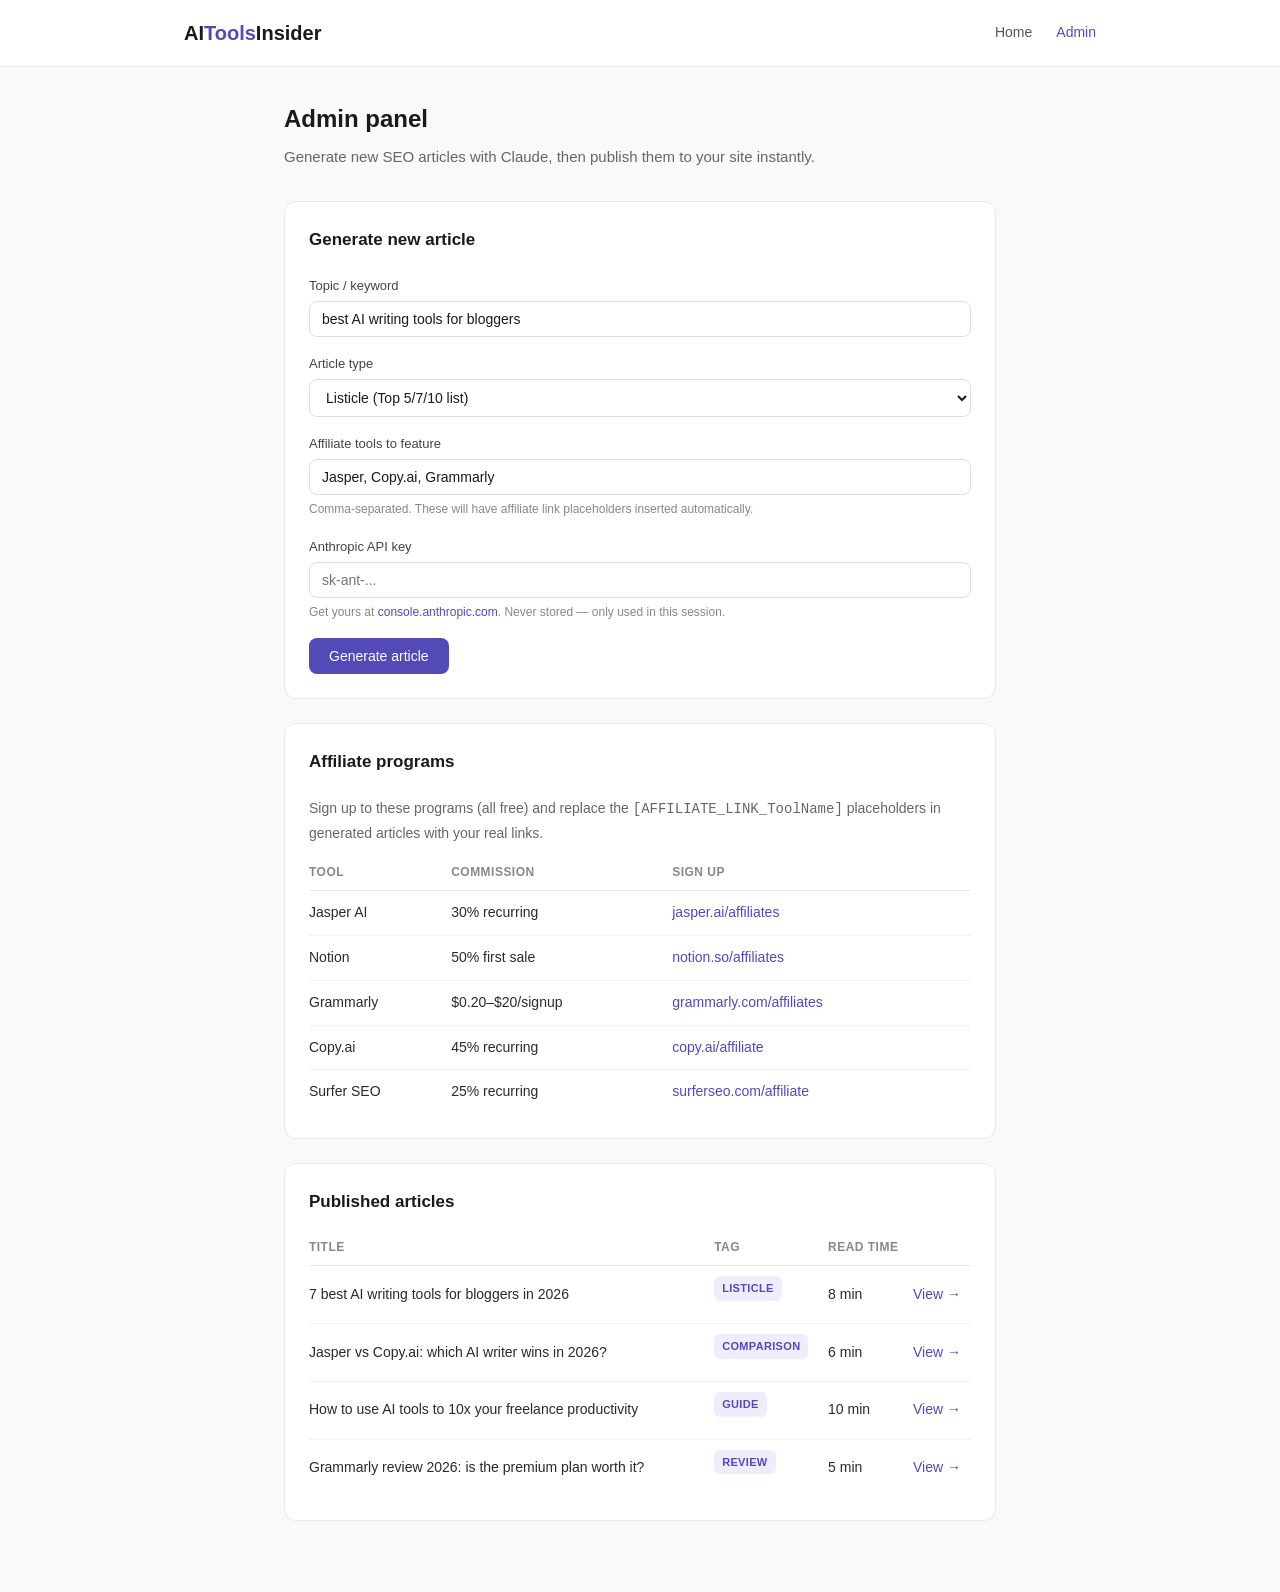
==== admin.html @ 7dad6956 "Add files via upload" ====
<!DOCTYPE html>
<html lang="en">
<head>
  <meta charset="UTF-8" />
  <meta name="viewport" content="width=device-width, initial-scale=1.0" />
  <title>Admin — AIToolsInsider</title>
  <link rel="stylesheet" href="style.css" />
</head>
<body>

  <header class="site-header">
    <div class="container">
      <a href="index.html" class="logo">AI<span>Tools</span>Insider</a>
      <nav>
        <a href="index.html">Home</a>
        <a href="admin.html" class="active">Admin</a>
      </nav>
    </div>
  </header>

  <main class="container admin-page">

    <h1>Admin panel</h1>
    <p class="admin-sub">Generate new SEO articles with Claude, then publish them to your site instantly.</p>

    <section class="admin-card">
      <h2>Generate new article</h2>

      <div class="form-row">
        <label for="topic">Topic / keyword</label>
        <input type="text" id="topic" placeholder="e.g. best AI tools for teachers" value="best AI writing tools for bloggers" />
      </div>

      <div class="form-row">
        <label for="article-type">Article type</label>
        <select id="article-type">
          <option value="listicle">Listicle (Top 5/7/10 list)</option>
          <option value="comparison">Comparison (A vs B)</option>
          <option value="guide">How-to guide</option>
          <option value="review">Single tool review</option>
        </select>
      </div>

      <div class="form-row">
        <label for="affiliates">Affiliate tools to feature</label>
        <input type="text" id="affiliates" placeholder="e.g. Jasper, Notion, Grammarly" value="Jasper, Copy.ai, Grammarly" />
        <small>Comma-separated. These will have affiliate link placeholders inserted automatically.</small>
      </div>

      <div class="form-row">
        <label for="api-key">Anthropic API key</label>
        <input type="password" id="api-key" placeholder="sk-ant-..." />
        <small>Get yours at <a href="https://console.anthropic.com" target="_blank">console.anthropic.com</a>. Never stored — only used in this session.</small>
      </div>

      <button class="btn-primary" id="gen-btn" onclick="generateArticle()">Generate article</button>
      <div id="gen-status" class="status-bar" style="display:none;"></div>
    </section>

    <section class="admin-card" id="preview-card" style="display:none;">
      <h2>Preview &amp; publish</h2>
      <div id="preview-output" class="article-preview"></div>
      <div class="action-row">
        <button class="btn-primary" onclick="publishArticle()">Publish to site</button>
        <button class="btn-outline" onclick="document.getElementById('preview-card').style.display='none';">Discard</button>
      </div>
    </section>

    <section class="admin-card">
      <h2>Affiliate programs</h2>
      <p style="font-size:14px; color:#666; margin-bottom:1rem;">Sign up to these programs (all free) and replace the <code>[AFFILIATE_LINK_ToolName]</code> placeholders in generated articles with your real links.</p>
      <table class="affiliate-table">
        <thead><tr><th>Tool</th><th>Commission</th><th>Sign up</th></tr></thead>
        <tbody>
          <tr><td>Jasper AI</td><td>30% recurring</td><td><a href="https://www.jasper.ai/affiliates" target="_blank">jasper.ai/affiliates</a></td></tr>
          <tr><td>Notion</td><td>50% first sale</td><td><a href="https://www.notion.so/affiliates" target="_blank">notion.so/affiliates</a></td></tr>
          <tr><td>Grammarly</td><td>$0.20–$20/signup</td><td><a href="https://www.grammarly.com/affiliates" target="_blank">grammarly.com/affiliates</a></td></tr>
          <tr><td>Copy.ai</td><td>45% recurring</td><td><a href="https://www.copy.ai/affiliate-program" target="_blank">copy.ai/affiliate</a></td></tr>
          <tr><td>Surfer SEO</td><td>25% recurring</td><td><a href="https://surferseo.com/affiliate/" target="_blank">surferseo.com/affiliate</a></td></tr>
        </tbody>
      </table>
    </section>

    <section class="admin-card">
      <h2>Published articles</h2>
      <div id="admin-article-list"></div>
    </section>

  </main>

  <script src="articles.js"></script>
  <script src="render.js"></script>
  <script src="admin.js"></script>
  <script>renderAdminList('admin-article-list');</script>
</body>
</html>
---- style.css ----
/* style.css — AIToolsInsider */

*, *::before, *::after { box-sizing: border-box; margin: 0; padding: 0; }

body {
  font-family: -apple-system, BlinkMacSystemFont, 'Segoe UI', sans-serif;
  font-size: 16px;
  line-height: 1.7;
  color: #1a1a1a;
  background: #f9f9f7;
}

a { color: #534AB7; text-decoration: none; }
a:hover { text-decoration: underline; }

.container {
  max-width: 960px;
  margin: 0 auto;
  padding: 0 1.5rem;
}

/* Header */
.site-header {
  background: #fff;
  border-bottom: 1px solid #e8e8e4;
  padding: 1rem 0;
  position: sticky;
  top: 0;
  z-index: 100;
}

.site-header .container {
  display: flex;
  align-items: center;
  justify-content: space-between;
}

.logo {
  font-size: 20px;
  font-weight: 600;
  color: #1a1a1a;
}

.logo span { color: #534AB7; }

nav { display: flex; gap: 1.5rem; font-size: 14px; color: #555; }
nav a { color: #555; }
nav a:hover { color: #1a1a1a; text-decoration: none; }
nav a.active { color: #534AB7; font-weight: 500; }

/* Ad slots */
.ad-banner { margin: 1.5rem auto; }
.ad-placeholder {
  background: #f0f0ec;
  border: 1px dashed #ccc;
  border-radius: 8px;
  padding: 1rem;
  text-align: center;
  font-size: 13px;
  color: #888;
}
.ad-sidebar { margin-bottom: 1.5rem; }
.ad-footer-banner { margin-top: 2rem; }

/* Hero */
.hero {
  background: linear-gradient(135deg, #EEEDFE 0%, #E6F1FB 100%);
  border-radius: 12px;
  padding: 2.5rem 2rem;
  margin: 2rem 0;
}

.hero h1 {
  font-size: 28px;
  font-weight: 600;
  color: #3C3489;
  margin-bottom: 0.5rem;
}

.hero p {
  font-size: 16px;
  color: #534AB7;
}

/* Articles grid */
.articles-grid {
  display: grid;
  grid-template-columns: repeat(auto-fit, minmax(280px, 1fr));
  gap: 1rem;
  padding-bottom: 3rem;
}

.article-card {
  background: #fff;
  border: 1px solid #e8e8e4;
  border-radius: 12px;
  padding: 1.25rem;
  display: block;
  color: inherit;
  transition: border-color 0.15s, box-shadow 0.15s;
}

.article-card:hover {
  border-color: #AFA9EC;
  box-shadow: 0 2px 12px rgba(83,74,183,0.08);
  text-decoration: none;
}

.article-card h3 {
  font-size: 15px;
  font-weight: 600;
  margin-bottom: 0.5rem;
  line-height: 1.4;
  color: #1a1a1a;
}

.article-card p {
  font-size: 14px;
  color: #555;
  line-height: 1.6;
  margin-bottom: 1rem;
}

.read-more {
  font-size: 13px;
  color: #534AB7;
  font-weight: 500;
}

.tag {
  display: inline-block;
  font-size: 11px;
  font-weight: 600;
  padding: 3px 8px;
  border-radius: 6px;
  background: #EEEDFE;
  color: #534AB7;
  margin-bottom: 0.75rem;
  text-transform: uppercase;
  letter-spacing: 0.03em;
}

/* Article page */
.article-page {
  max-width: 720px;
  padding-top: 2rem;
  padding-bottom: 3rem;
}

.back-link {
  display: inline-block;
  font-size: 14px;
  color: #777;
  margin-bottom: 1.5rem;
}

.back-link:hover { color: #1a1a1a; }

#article-body h2 {
  font-size: 26px;
  font-weight: 600;
  line-height: 1.3;
  margin-bottom: 1.25rem;
}

#article-body h3 {
  font-size: 18px;
  font-weight: 600;
  margin: 1.75rem 0 0.6rem;
}

#article-body p {
  margin-bottom: 1rem;
  color: #2a2a2a;
}

.affiliate-link {
  color: #534AB7;
  font-weight: 500;
  border-bottom: 1px solid #AFA9EC;
}

.affiliate-link:hover { border-bottom-color: #534AB7; text-decoration: none; }

/* Admin page */
.admin-page { padding-top: 2rem; padding-bottom: 3rem; max-width: 760px; }

.admin-page h1 {
  font-size: 24px;
  font-weight: 600;
  margin-bottom: 0.25rem;
}

.admin-sub {
  font-size: 15px;
  color: #666;
  margin-bottom: 2rem;
}

.admin-card {
  background: #fff;
  border: 1px solid #e8e8e4;
  border-radius: 12px;
  padding: 1.5rem;
  margin-bottom: 1.5rem;
}

.admin-card h2 {
  font-size: 17px;
  font-weight: 600;
  margin-bottom: 1.25rem;
}

.form-row { margin-bottom: 1rem; }

.form-row label {
  display: block;
  font-size: 13px;
  font-weight: 500;
  color: #444;
  margin-bottom: 4px;
}

.form-row small {
  display: block;
  font-size: 12px;
  color: #888;
  margin-top: 4px;
}

.form-row input,
.form-row select,
.form-row textarea {
  width: 100%;
  padding: 9px 12px;
  font-size: 14px;
  border: 1px solid #ddd;
  border-radius: 8px;
  background: #fff;
  color: #1a1a1a;
  font-family: inherit;
}

.form-row input:focus,
.form-row select:focus,
.form-row textarea:focus {
  outline: none;
  border-color: #534AB7;
  box-shadow: 0 0 0 3px rgba(83,74,183,0.1);
}

.btn-primary {
  background: #534AB7;
  color: #fff;
  border: none;
  padding: 10px 20px;
  border-radius: 8px;
  font-size: 14px;
  font-weight: 500;
  cursor: pointer;
  font-family: inherit;
}

.btn-primary:hover { background: #3C3489; }
.btn-primary:disabled { opacity: 0.6; cursor: not-allowed; }

.btn-outline {
  background: transparent;
  color: #1a1a1a;
  border: 1px solid #ddd;
  padding: 10px 20px;
  border-radius: 8px;
  font-size: 14px;
  cursor: pointer;
  font-family: inherit;
}

.btn-outline:hover { background: #f5f5f2; }

.action-row { display: flex; gap: 0.75rem; margin-top: 1rem; }

.status-bar {
  margin-top: 1rem;
  padding: 10px 14px;
  border-radius: 8px;
  font-size: 14px;
}

.status-info { background: #E6F1FB; color: #185FA5; }
.status-success { background: #EAF3DE; color: #3B6D11; }
.status-error { background: #FCEBEB; color: #A32D2D; }

.article-preview {
  font-size: 15px;
  line-height: 1.75;
  max-height: 400px;
  overflow-y: auto;
  padding: 1rem;
  background: #f9f9f7;
  border-radius: 8px;
  border: 1px solid #e8e8e4;
}

.article-preview h2, .article-preview h3 { font-weight: 600; margin: 1rem 0 0.5rem; }
.article-preview p { margin-bottom: 0.75rem; }

.affiliate-table {
  width: 100%;
  border-collapse: collapse;
  font-size: 14px;
}

.affiliate-table th {
  text-align: left;
  font-weight: 600;
  font-size: 12px;
  text-transform: uppercase;
  letter-spacing: 0.04em;
  color: #888;
  padding: 0 0 8px;
  border-bottom: 1px solid #e8e8e4;
}

.affiliate-table td {
  padding: 10px 0;
  border-bottom: 1px solid #f0f0ec;
  color: #2a2a2a;
}

.affiliate-table tr:last-child td { border-bottom: none; }

/* Footer */
.site-footer {
  border-top: 1px solid #e8e8e4;
  background: #fff;
  padding: 1.5rem 0;
  font-size: 13px;
  color: #888;
  margin-top: 2rem;
}
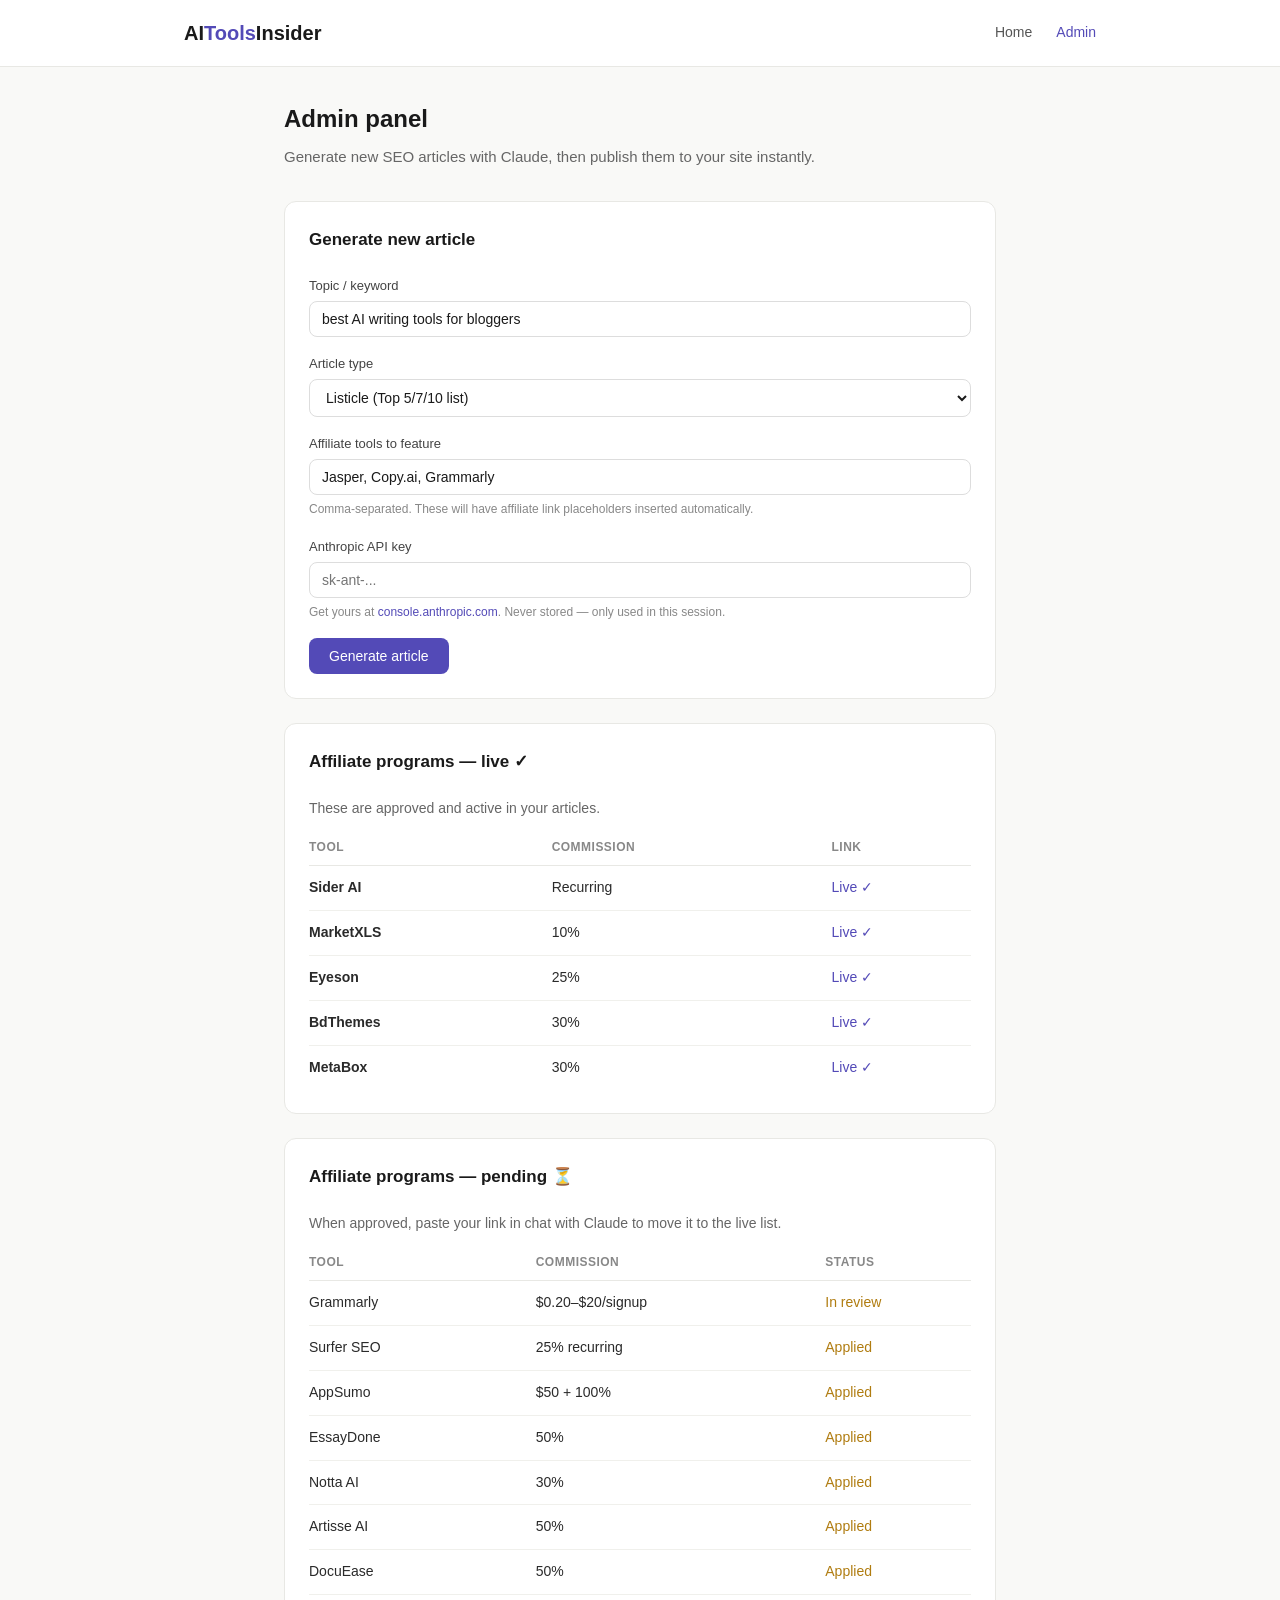
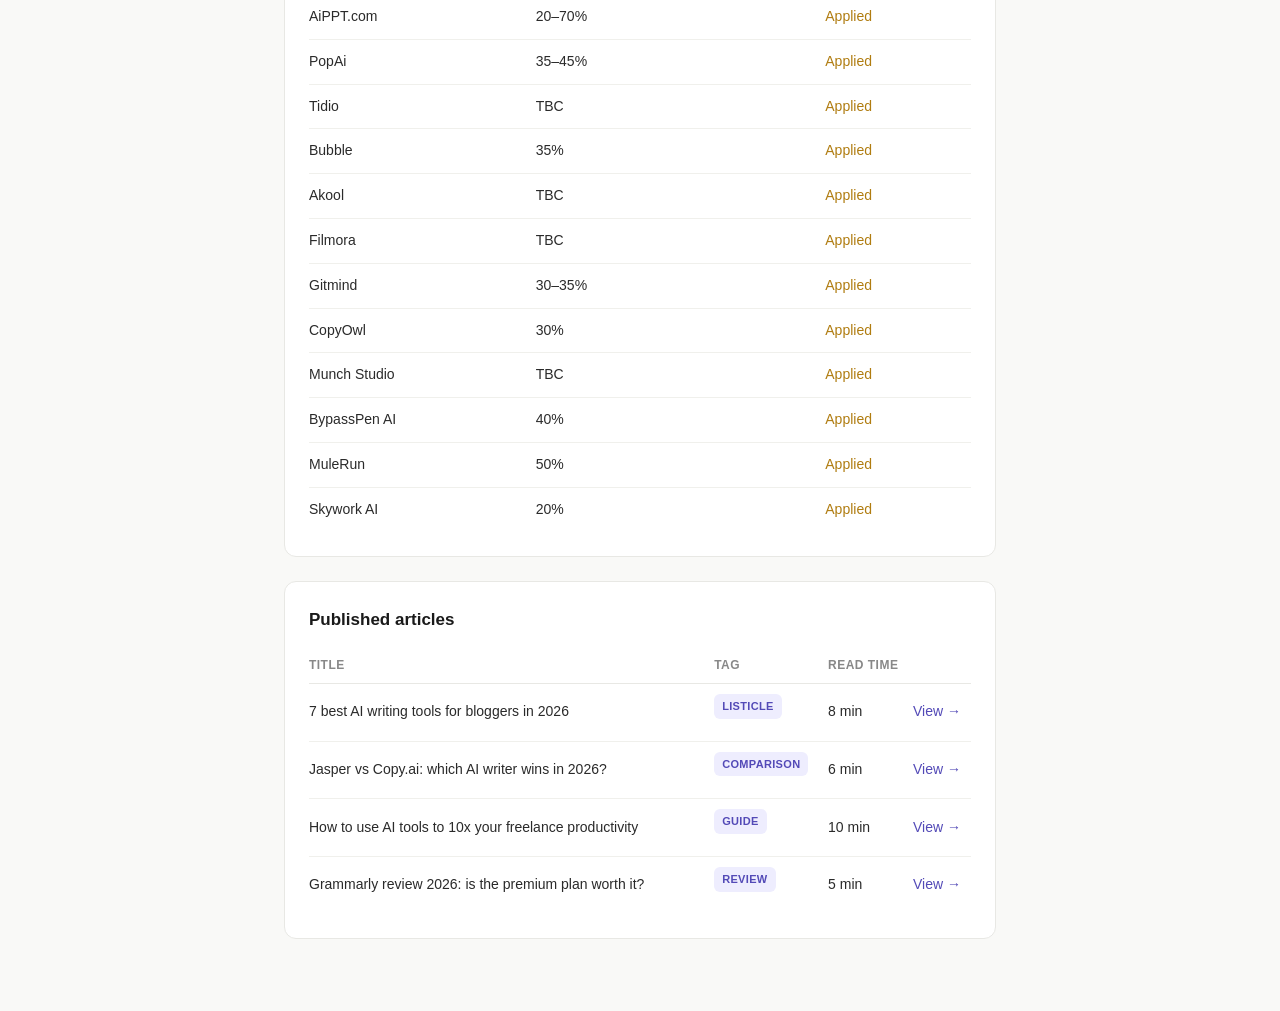
==== commit 473c176c: "Add files via upload" ====
--- a/admin.html
+++ b/admin.html
@@ -5,6 +5,7 @@
   <meta name="viewport" content="width=device-width, initial-scale=1.0" />
   <title>Admin — AIToolsInsider</title>
   <link rel="stylesheet" href="style.css" />
+  <script async src="https://pagead2.googlesyndication.com/pagead/js/adsbygoogle.js?client=ca-pub-4645411436852344" crossorigin="anonymous"></script>
 </head>
 <body>
 
@@ -67,16 +68,45 @@
     </section>
 
     <section class="admin-card">
-      <h2>Affiliate programs</h2>
-      <p style="font-size:14px; color:#666; margin-bottom:1rem;">Sign up to these programs (all free) and replace the <code>[AFFILIATE_LINK_ToolName]</code> placeholders in generated articles with your real links.</p>
+      <h2>Affiliate programs &mdash; live &#10003;</h2>
+      <p style="font-size:14px; color:#666; margin-bottom:1rem;">These are approved and active in your articles.</p>
       <table class="affiliate-table">
-        <thead><tr><th>Tool</th><th>Commission</th><th>Sign up</th></tr></thead>
+        <thead><tr><th>Tool</th><th>Commission</th><th>Link</th></tr></thead>
         <tbody>
-          <tr><td>Jasper AI</td><td>30% recurring</td><td><a href="https://www.jasper.ai/affiliates" target="_blank">jasper.ai/affiliates</a></td></tr>
-          <tr><td>Notion</td><td>50% first sale</td><td><a href="https://www.notion.so/affiliates" target="_blank">notion.so/affiliates</a></td></tr>
-          <tr><td>Grammarly</td><td>$0.20–$20/signup</td><td><a href="https://www.grammarly.com/affiliates" target="_blank">grammarly.com/affiliates</a></td></tr>
-          <tr><td>Copy.ai</td><td>45% recurring</td><td><a href="https://www.copy.ai/affiliate-program" target="_blank">copy.ai/affiliate</a></td></tr>
-          <tr><td>Surfer SEO</td><td>25% recurring</td><td><a href="https://surferseo.com/affiliate/" target="_blank">surferseo.com/affiliate</a></td></tr>
+          <tr><td><strong>Sider AI</strong></td><td>Recurring</td><td><a href="https://sider.ai/?linkId=lp_131376&amp;sourceId=aitoolsinsider&amp;tenantId=sider" target="_blank">Live &#10003;</a></td></tr>
+          <tr><td><strong>MarketXLS</strong></td><td>10%</td><td><a href="https://marketxls.pxf.io/1Gy19z" target="_blank">Live &#10003;</a></td></tr>
+          <tr><td><strong>Eyeson</strong></td><td>25%</td><td><a href="https://eyeson.sjv.io/oN5z4W" target="_blank">Live &#10003;</a></td></tr>
+          <tr><td><strong>BdThemes</strong></td><td>30%</td><td><a href="https://elementpackpro.sjv.io/WOA4ye" target="_blank">Live &#10003;</a></td></tr>
+          <tr><td><strong>MetaBox</strong></td><td>30%</td><td><a href="https://metabox.sjv.io/zzPyxG" target="_blank">Live &#10003;</a></td></tr>
+        </tbody>
+      </table>
+    </section>
+
+    <section class="admin-card">
+      <h2>Affiliate programs &mdash; pending &#9203;</h2>
+      <p style="font-size:14px; color:#666; margin-bottom:1rem;">When approved, paste your link in chat with Claude to move it to the live list.</p>
+      <table class="affiliate-table">
+        <thead><tr><th>Tool</th><th>Commission</th><th>Status</th></tr></thead>
+        <tbody>
+          <tr><td>Grammarly</td><td>$0.20&ndash;$20/signup</td><td style="color:#B07C10;">In review</td></tr>
+          <tr><td>Surfer SEO</td><td>25% recurring</td><td style="color:#B07C10;">Applied</td></tr>
+          <tr><td>AppSumo</td><td>$50 + 100%</td><td style="color:#B07C10;">Applied</td></tr>
+          <tr><td>EssayDone</td><td>50%</td><td style="color:#B07C10;">Applied</td></tr>
+          <tr><td>Notta AI</td><td>30%</td><td style="color:#B07C10;">Applied</td></tr>
+          <tr><td>Artisse AI</td><td>50%</td><td style="color:#B07C10;">Applied</td></tr>
+          <tr><td>DocuEase</td><td>50%</td><td style="color:#B07C10;">Applied</td></tr>
+          <tr><td>AiPPT.com</td><td>20&ndash;70%</td><td style="color:#B07C10;">Applied</td></tr>
+          <tr><td>PopAi</td><td>35&ndash;45%</td><td style="color:#B07C10;">Applied</td></tr>
+          <tr><td>Tidio</td><td>TBC</td><td style="color:#B07C10;">Applied</td></tr>
+          <tr><td>Bubble</td><td>35%</td><td style="color:#B07C10;">Applied</td></tr>
+          <tr><td>Akool</td><td>TBC</td><td style="color:#B07C10;">Applied</td></tr>
+          <tr><td>Filmora</td><td>TBC</td><td style="color:#B07C10;">Applied</td></tr>
+          <tr><td>Gitmind</td><td>30&ndash;35%</td><td style="color:#B07C10;">Applied</td></tr>
+          <tr><td>CopyOwl</td><td>30%</td><td style="color:#B07C10;">Applied</td></tr>
+          <tr><td>Munch Studio</td><td>TBC</td><td style="color:#B07C10;">Applied</td></tr>
+          <tr><td>BypassPen AI</td><td>40%</td><td style="color:#B07C10;">Applied</td></tr>
+          <tr><td>MuleRun</td><td>50%</td><td style="color:#B07C10;">Applied</td></tr>
+          <tr><td>Skywork AI</td><td>20%</td><td style="color:#B07C10;">Applied</td></tr>
         </tbody>
       </table>
     </section>
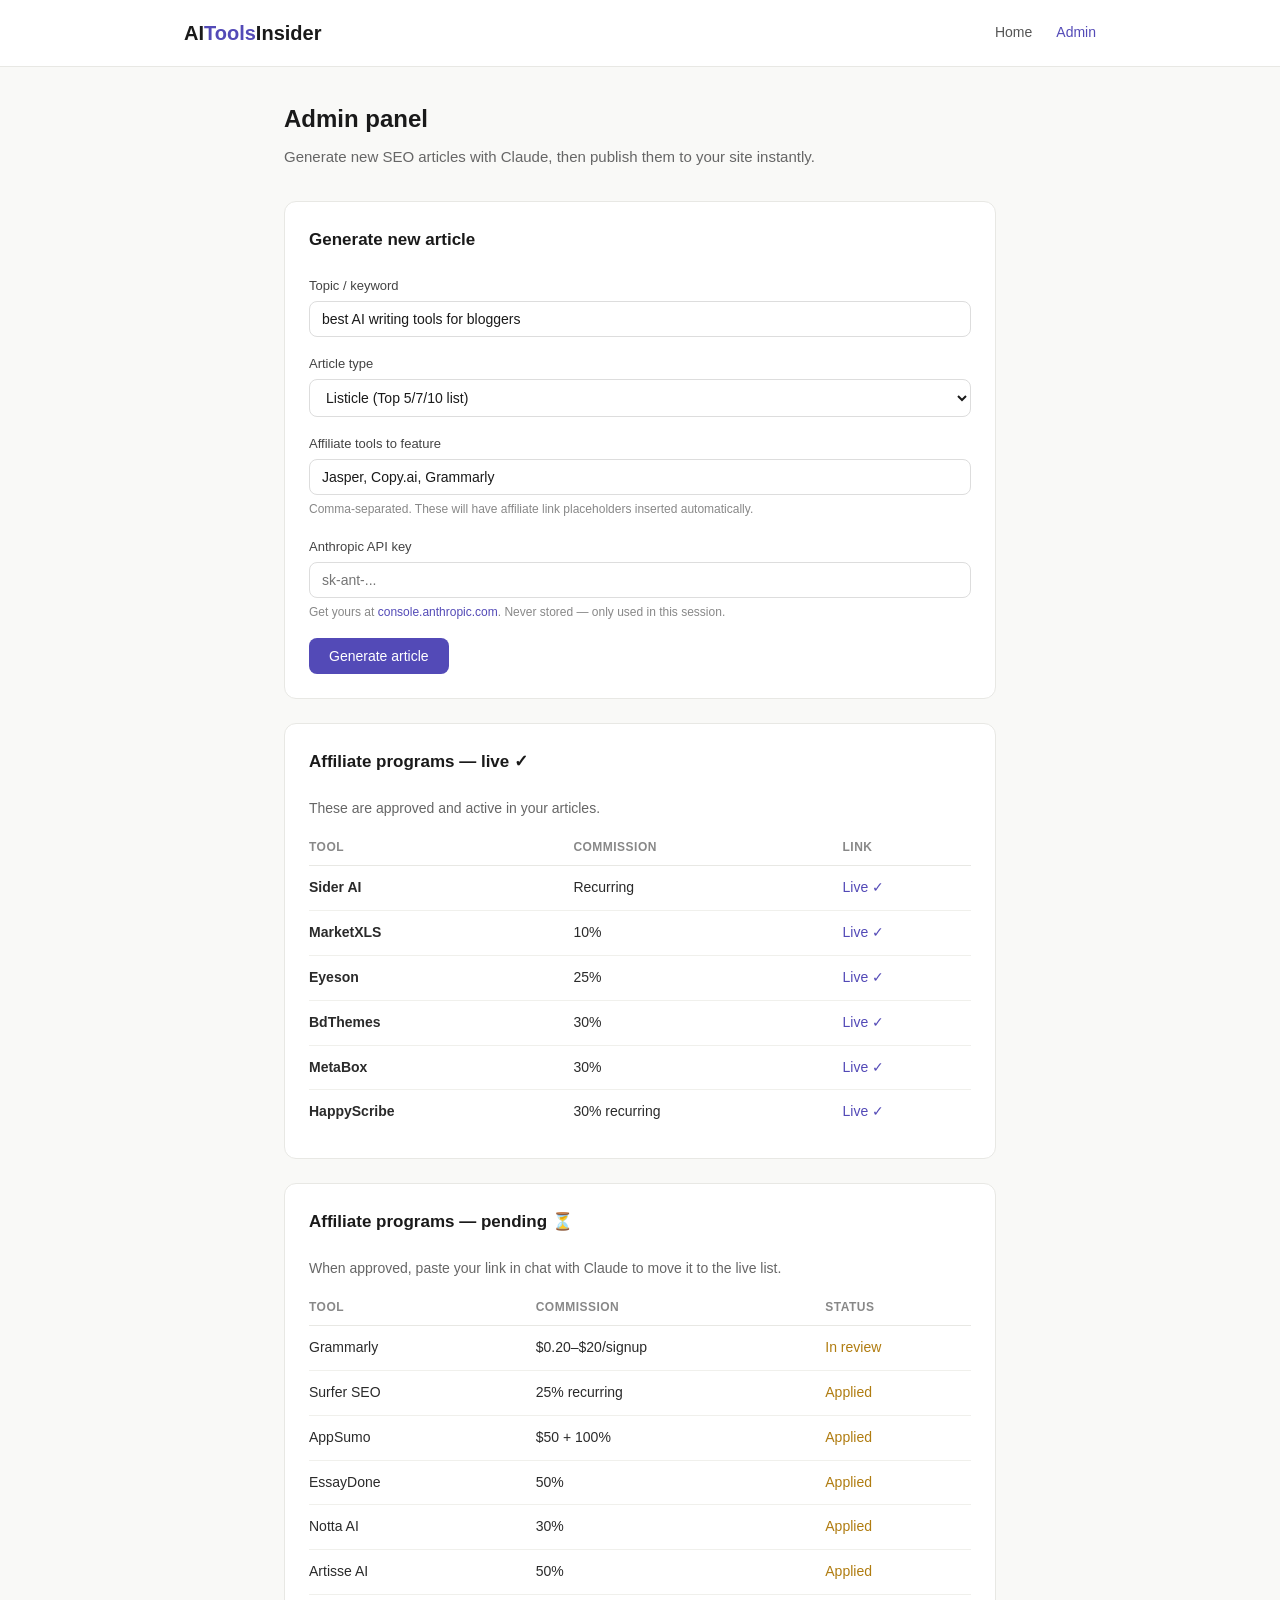
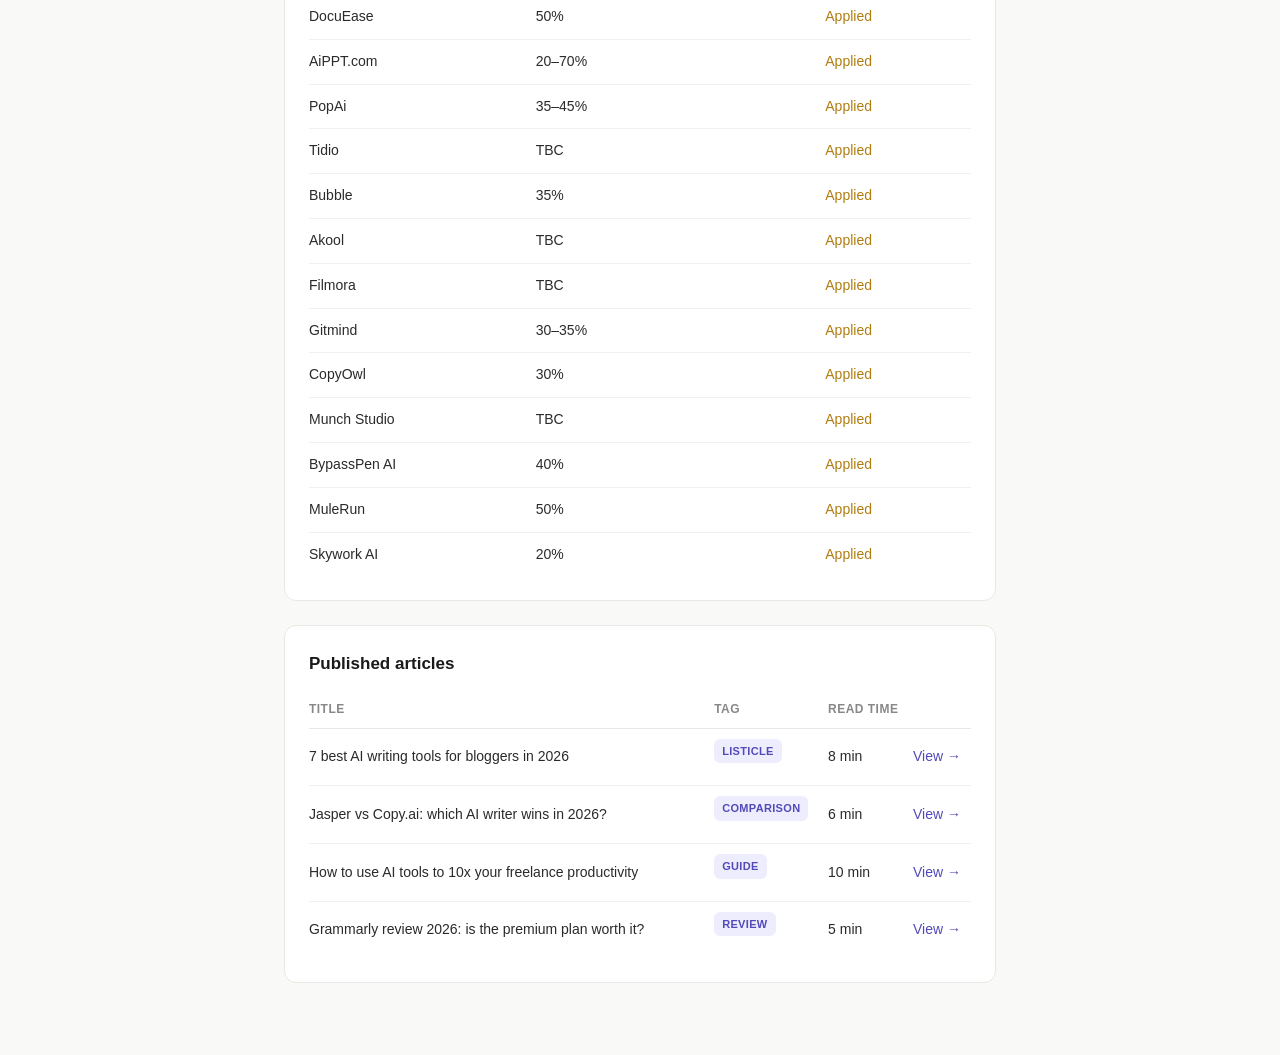
==== commit a435b6c7: "Add files via upload" ====
--- a/admin.html
+++ b/admin.html
@@ -78,6 +78,7 @@
           <tr><td><strong>Eyeson</strong></td><td>25%</td><td><a href="https://eyeson.sjv.io/oN5z4W" target="_blank">Live &#10003;</a></td></tr>
           <tr><td><strong>BdThemes</strong></td><td>30%</td><td><a href="https://elementpackpro.sjv.io/WOA4ye" target="_blank">Live &#10003;</a></td></tr>
           <tr><td><strong>MetaBox</strong></td><td>30%</td><td><a href="https://metabox.sjv.io/zzPyxG" target="_blank">Live &#10003;</a></td></tr>
+          <tr><td><strong>HappyScribe</strong></td><td>30% recurring</td><td><a href="https://happyscribe.sjv.io/KBOJZA" target="_blank">Live &#10003;</a></td></tr>
         </tbody>
       </table>
     </section>
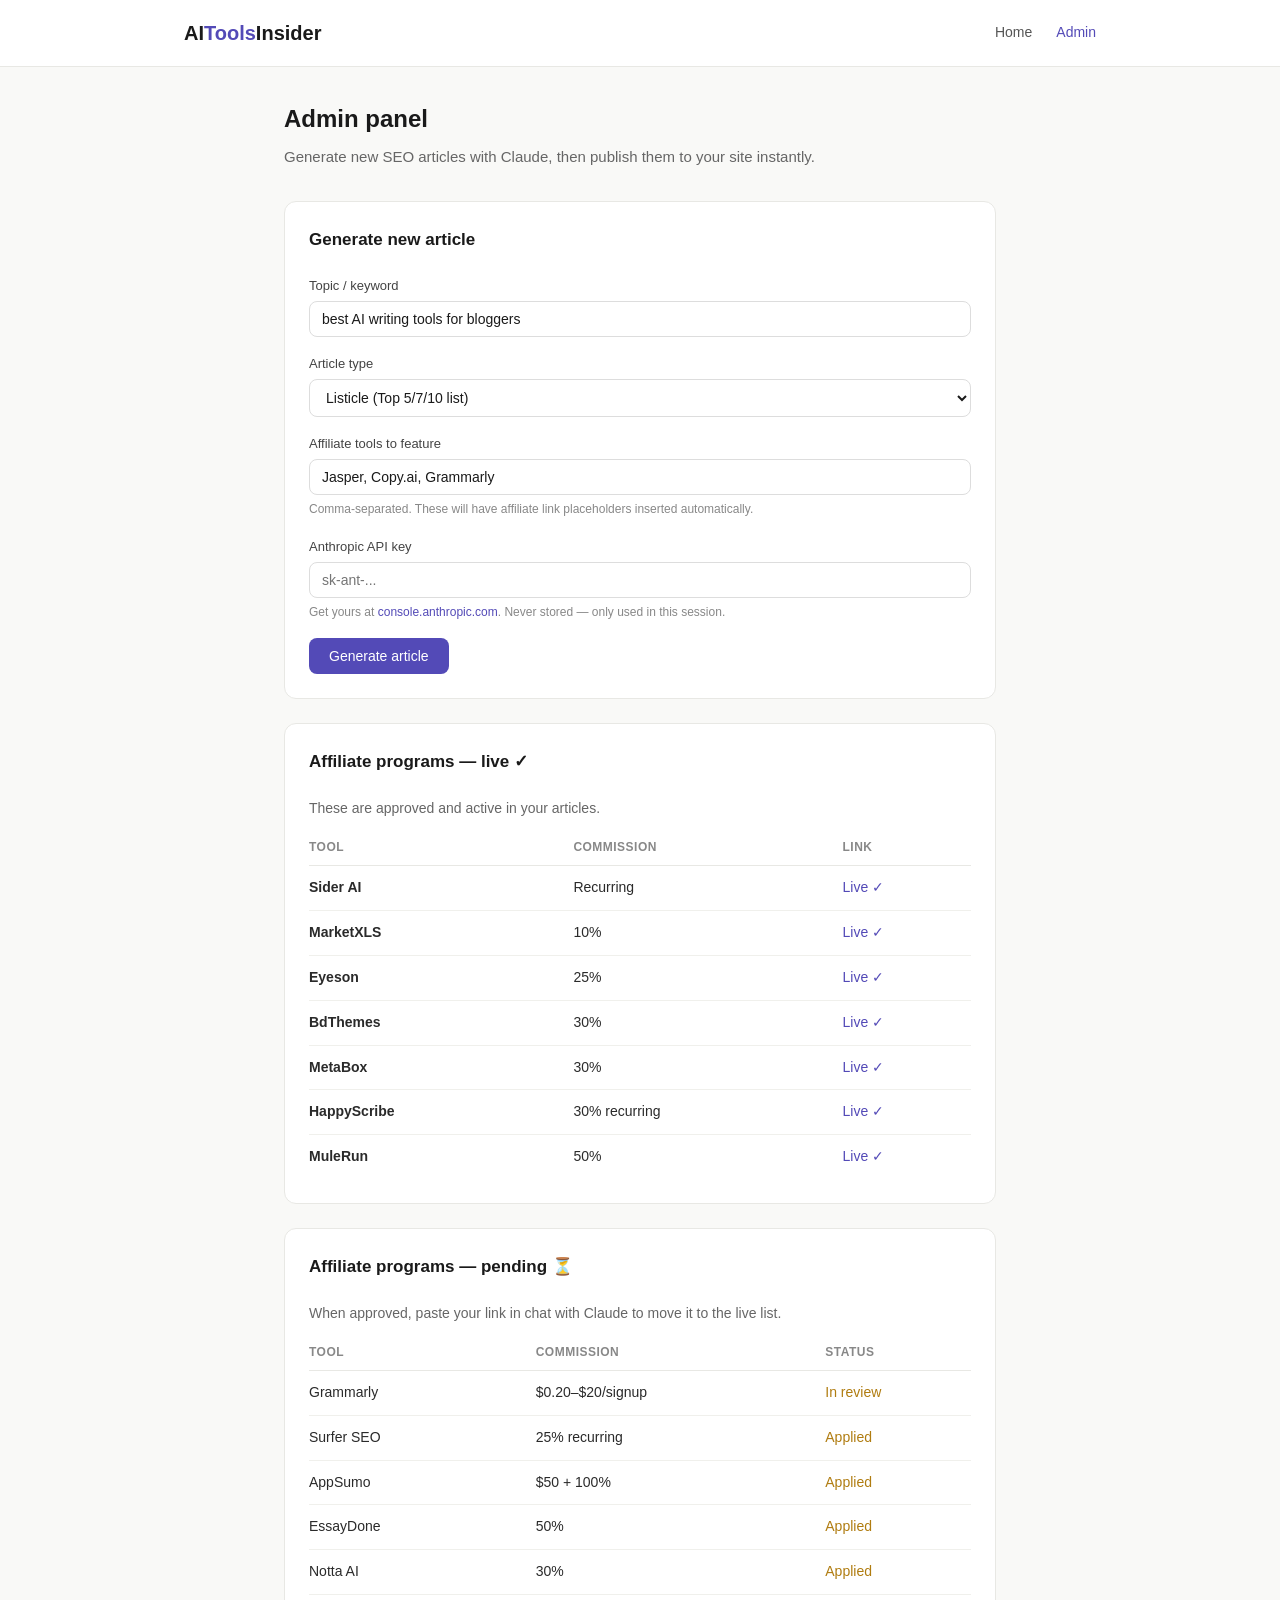
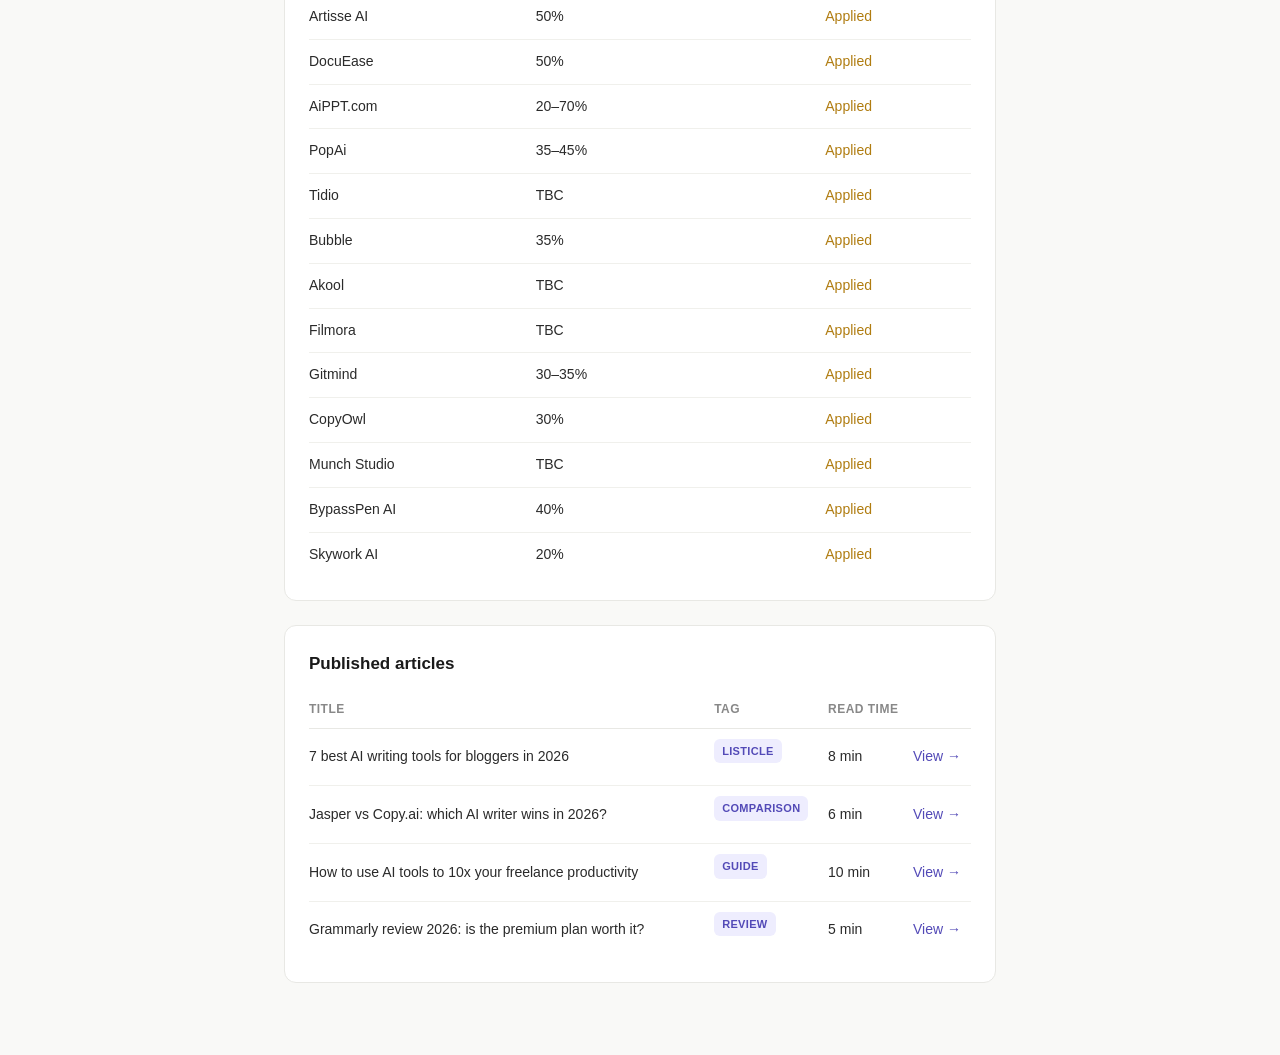
==== commit 5e5b9fbf: "Add files via upload" ====
--- a/admin.html
+++ b/admin.html
@@ -79,6 +79,7 @@
           <tr><td><strong>BdThemes</strong></td><td>30%</td><td><a href="https://elementpackpro.sjv.io/WOA4ye" target="_blank">Live &#10003;</a></td></tr>
           <tr><td><strong>MetaBox</strong></td><td>30%</td><td><a href="https://metabox.sjv.io/zzPyxG" target="_blank">Live &#10003;</a></td></tr>
           <tr><td><strong>HappyScribe</strong></td><td>30% recurring</td><td><a href="https://happyscribe.sjv.io/KBOJZA" target="_blank">Live &#10003;</a></td></tr>
+          <tr><td><strong>MuleRun</strong></td><td>50%</td><td><a href="https://mulerun.pxf.io/xJryqO" target="_blank">Live &#10003;</a></td></tr>
         </tbody>
       </table>
     </section>
@@ -106,7 +107,6 @@
           <tr><td>CopyOwl</td><td>30%</td><td style="color:#B07C10;">Applied</td></tr>
           <tr><td>Munch Studio</td><td>TBC</td><td style="color:#B07C10;">Applied</td></tr>
           <tr><td>BypassPen AI</td><td>40%</td><td style="color:#B07C10;">Applied</td></tr>
-          <tr><td>MuleRun</td><td>50%</td><td style="color:#B07C10;">Applied</td></tr>
           <tr><td>Skywork AI</td><td>20%</td><td style="color:#B07C10;">Applied</td></tr>
         </tbody>
       </table>
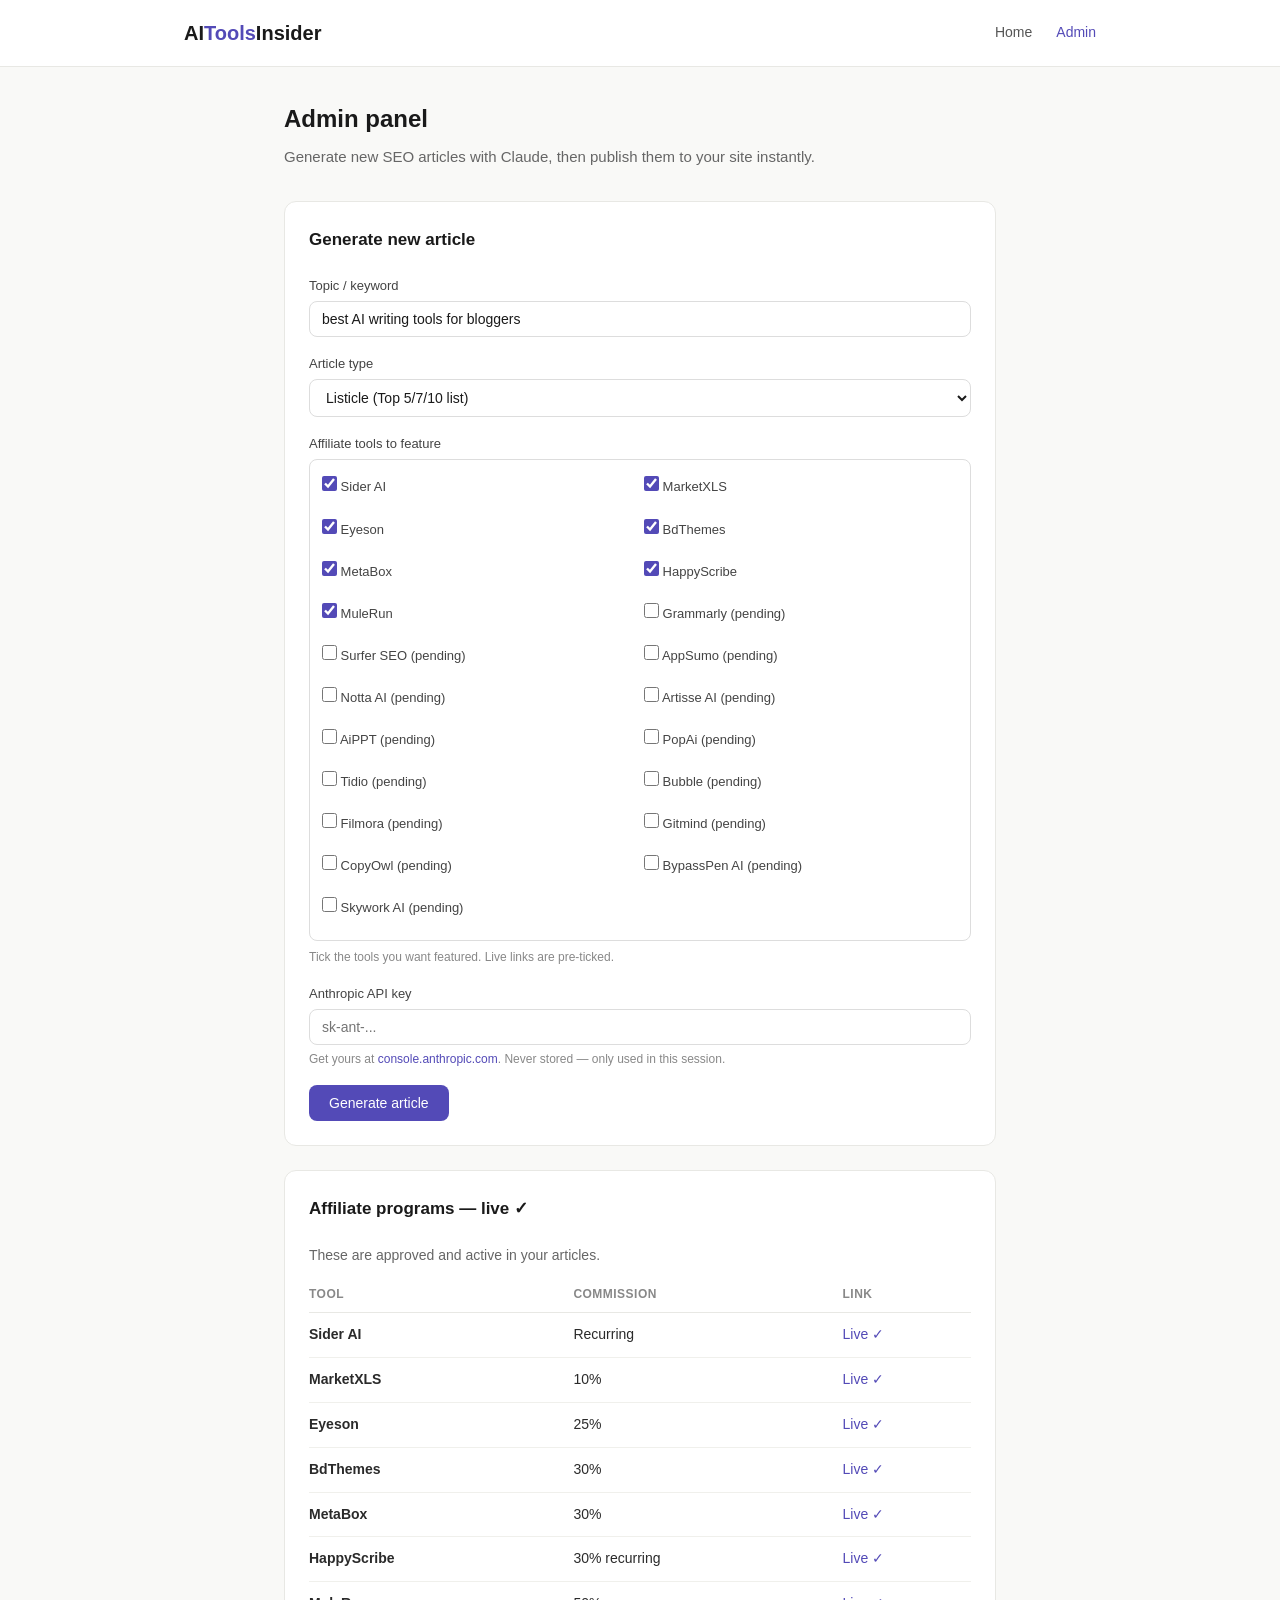
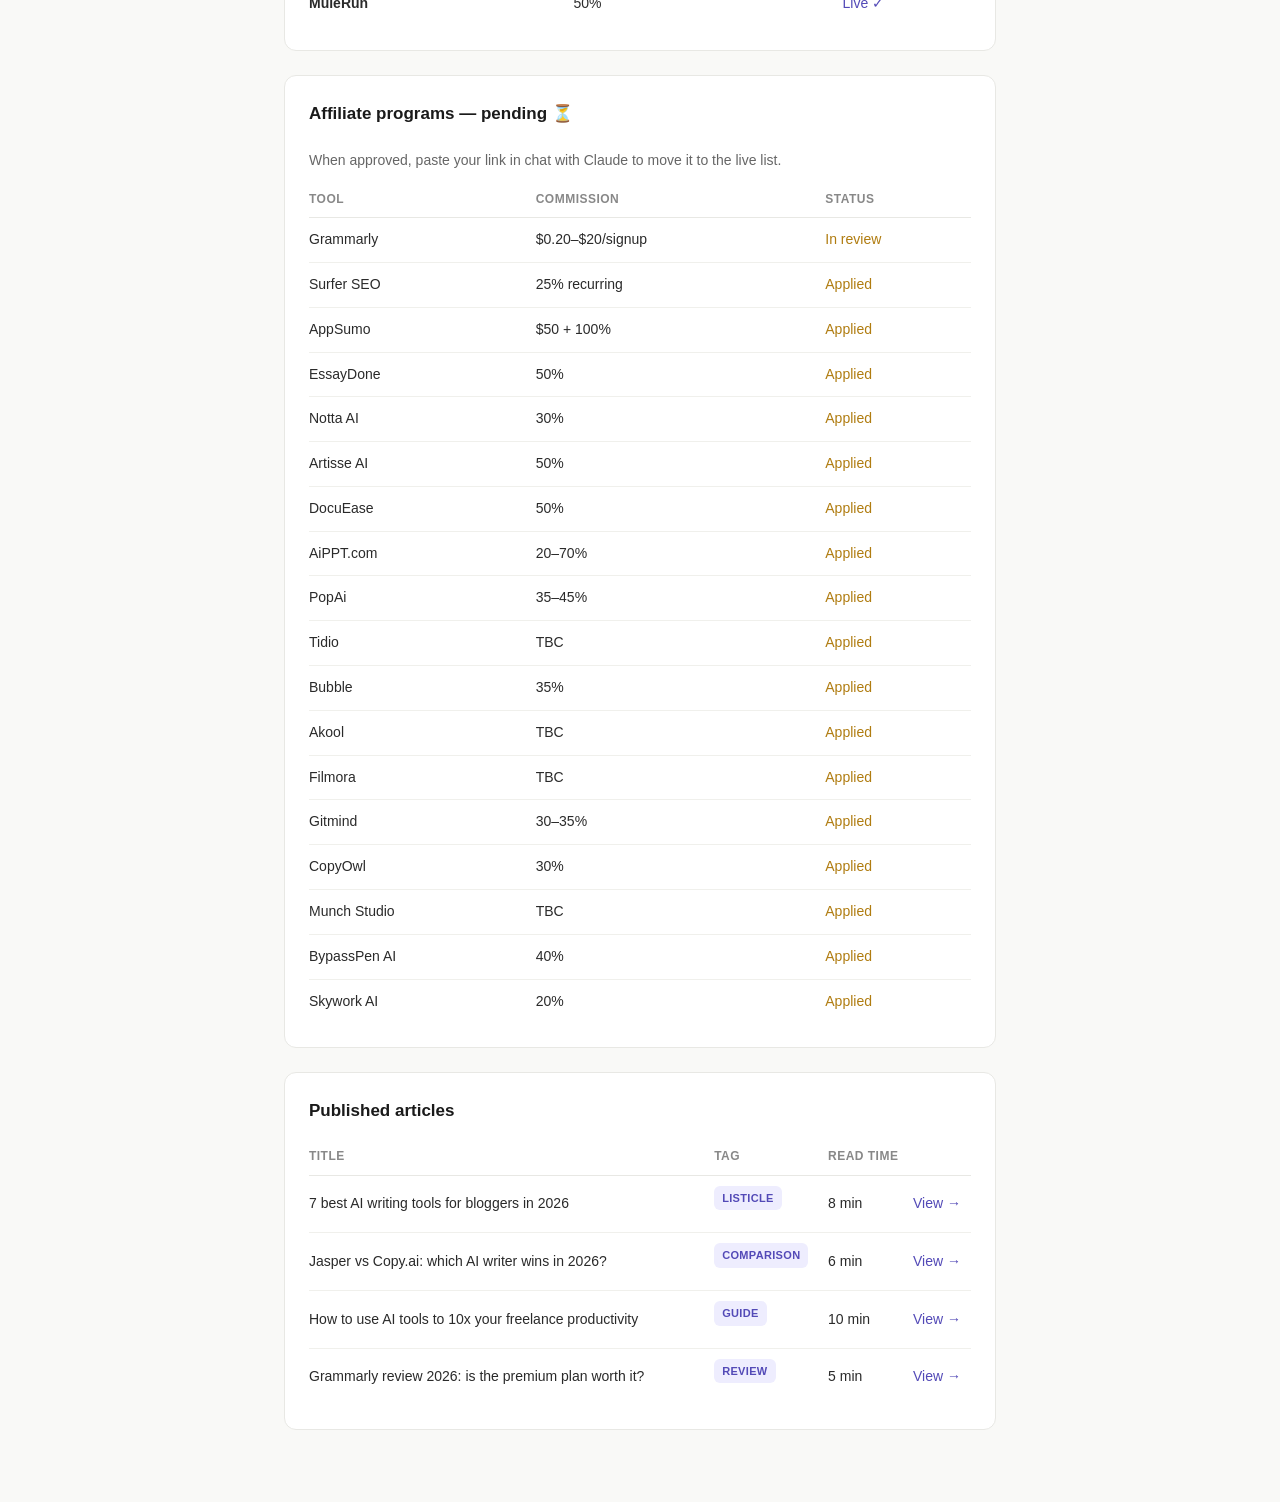
==== commit e1d1f8fb: "Add files via upload" ====
--- a/admin.html
+++ b/admin.html
@@ -6,6 +6,10 @@
   <title>Admin — AIToolsInsider</title>
   <link rel="stylesheet" href="style.css" />
   <script async src="https://pagead2.googlesyndication.com/pagead/js/adsbygoogle.js?client=ca-pub-4645411436852344" crossorigin="anonymous"></script>
+<style>
+.affiliate-check { display:flex; align-items:center; gap:6px; font-size:13px; cursor:pointer; padding:4px 0; }
+.affiliate-check input { cursor:pointer; accent-color:#534AB7; width:15px; height:15px; flex-shrink:0; }
+</style>
 </head>
 <body>
 
@@ -43,9 +47,32 @@
       </div>
 
       <div class="form-row">
-        <label for="affiliates">Affiliate tools to feature</label>
-        <input type="text" id="affiliates" placeholder="e.g. Jasper, Notion, Grammarly" value="Jasper, Copy.ai, Grammarly" />
-        <small>Comma-separated. These will have affiliate link placeholders inserted automatically.</small>
+        <label>Affiliate tools to feature</label>
+        <div id="affiliate-checkboxes" style="display:grid; grid-template-columns: 1fr 1fr; gap:8px; padding:12px; border:1px solid #ddd; border-radius:8px; background:#fff;">
+          <label class="affiliate-check"><input type="checkbox" value="Sider AI" checked> Sider AI</label>
+          <label class="affiliate-check"><input type="checkbox" value="MarketXLS" checked> MarketXLS</label>
+          <label class="affiliate-check"><input type="checkbox" value="Eyeson" checked> Eyeson</label>
+          <label class="affiliate-check"><input type="checkbox" value="BdThemes" checked> BdThemes</label>
+          <label class="affiliate-check"><input type="checkbox" value="MetaBox" checked> MetaBox</label>
+          <label class="affiliate-check"><input type="checkbox" value="HappyScribe" checked> HappyScribe</label>
+          <label class="affiliate-check"><input type="checkbox" value="MuleRun" checked> MuleRun</label>
+          <label class="affiliate-check"><input type="checkbox" value="Grammarly"> Grammarly (pending)</label>
+          <label class="affiliate-check"><input type="checkbox" value="Surfer SEO"> Surfer SEO (pending)</label>
+          <label class="affiliate-check"><input type="checkbox" value="AppSumo"> AppSumo (pending)</label>
+          <label class="affiliate-check"><input type="checkbox" value="Notta AI"> Notta AI (pending)</label>
+          <label class="affiliate-check"><input type="checkbox" value="Artisse AI"> Artisse AI (pending)</label>
+          <label class="affiliate-check"><input type="checkbox" value="AiPPT"> AiPPT (pending)</label>
+          <label class="affiliate-check"><input type="checkbox" value="PopAi"> PopAi (pending)</label>
+          <label class="affiliate-check"><input type="checkbox" value="Tidio"> Tidio (pending)</label>
+          <label class="affiliate-check"><input type="checkbox" value="Bubble"> Bubble (pending)</label>
+          <label class="affiliate-check"><input type="checkbox" value="Filmora"> Filmora (pending)</label>
+          <label class="affiliate-check"><input type="checkbox" value="Gitmind"> Gitmind (pending)</label>
+          <label class="affiliate-check"><input type="checkbox" value="CopyOwl"> CopyOwl (pending)</label>
+          <label class="affiliate-check"><input type="checkbox" value="BypassPen AI"> BypassPen AI (pending)</label>
+          <label class="affiliate-check"><input type="checkbox" value="Skywork AI"> Skywork AI (pending)</label>
+        </div>
+        <small style="margin-top:6px; display:block;">Tick the tools you want featured. Live links are pre-ticked.</small>
+        <input type="hidden" id="affiliates" />
       </div>
 
       <div class="form-row">
@@ -54,7 +81,7 @@
         <small>Get yours at <a href="https://console.anthropic.com" target="_blank">console.anthropic.com</a>. Never stored — only used in this session.</small>
       </div>
 
-      <button class="btn-primary" id="gen-btn" onclick="generateArticle()">Generate article</button>
+      <button class="btn-primary" id="gen-btn" onclick="syncAffiliates(); generateArticle()">Generate article</button>
       <div id="gen-status" class="status-bar" style="display:none;"></div>
     </section>
 
--- a/style.css
+++ b/style.css
@@ -338,3 +338,69 @@
   color: #888;
   margin-top: 2rem;
 }
+
+/* Image cards */
+.article-card {
+  display: flex;
+  flex-direction: column;
+  overflow: hidden;
+  padding: 0;
+}
+
+.card-img {
+  width: 100%;
+  height: 180px;
+  background-size: cover;
+  background-position: center;
+  background-color: #EEEDFE;
+  flex-shrink: 0;
+}
+
+.card-body {
+  padding: 1.25rem;
+  display: flex;
+  flex-direction: column;
+  flex: 1;
+}
+
+.card-body h3 { margin-bottom: 0.5rem; }
+.card-body p { margin-bottom: 1rem; flex: 1; }
+
+/* Hero with background image */
+.hero {
+  position: relative;
+  overflow: hidden;
+  min-height: 280px;
+  display: flex;
+  flex-direction: column;
+  justify-content: flex-end;
+  background-image: url('https://images.unsplash.com/photo-1677442135703-1787eea5ce01?w=1200&q=80');
+  background-size: cover;
+  background-position: center;
+}
+
+.hero::before {
+  content: '';
+  position: absolute;
+  inset: 0;
+  background: linear-gradient(to bottom, rgba(83,74,183,0.3) 0%, rgba(30,20,100,0.85) 100%);
+}
+
+.hero h1, .hero p {
+  position: relative;
+  z-index: 1;
+  color: white;
+}
+
+.hero h1 { color: white; font-size: 32px; }
+.hero p { color: rgba(255,255,255,0.85); }
+
+/* Article hero image */
+.article-hero-img {
+  width: 100%;
+  height: 300px;
+  background-size: cover;
+  background-position: center;
+  border-radius: var(--border-radius-lg);
+  margin-bottom: 1.5rem;
+}
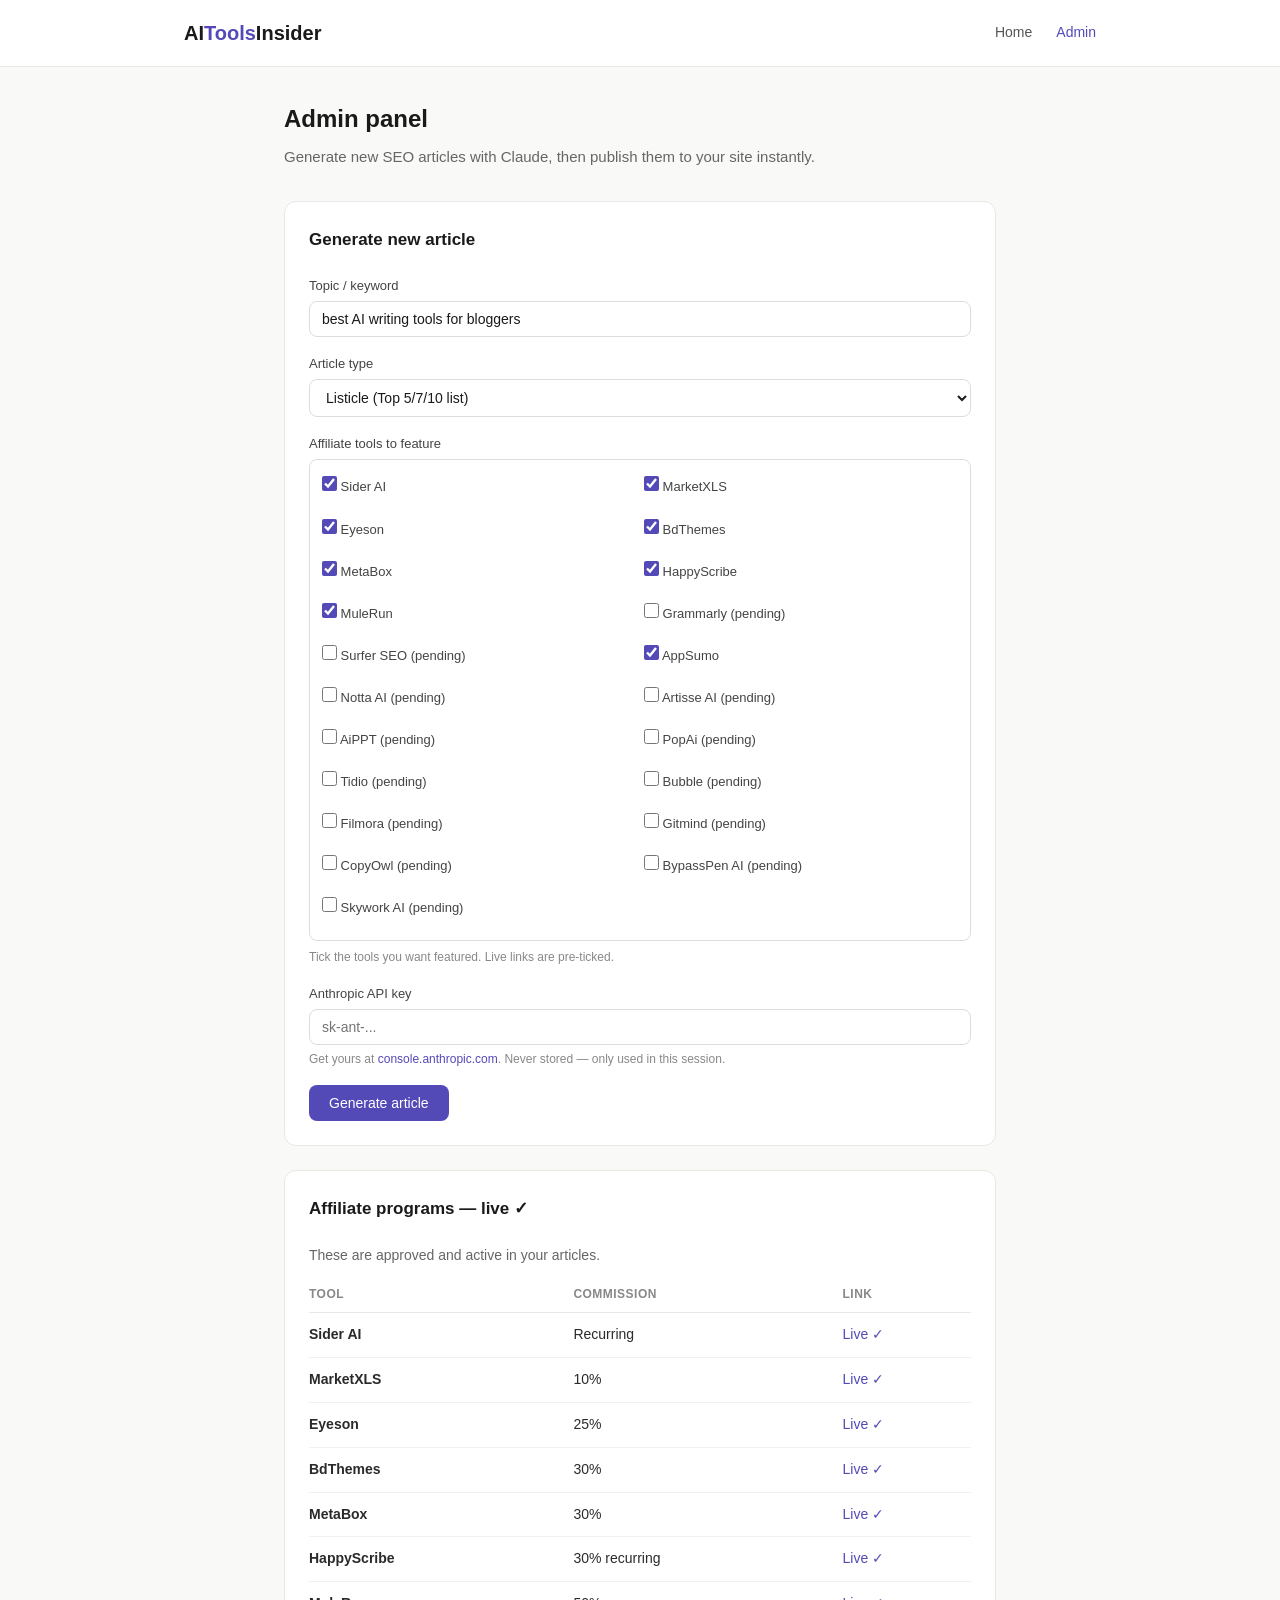
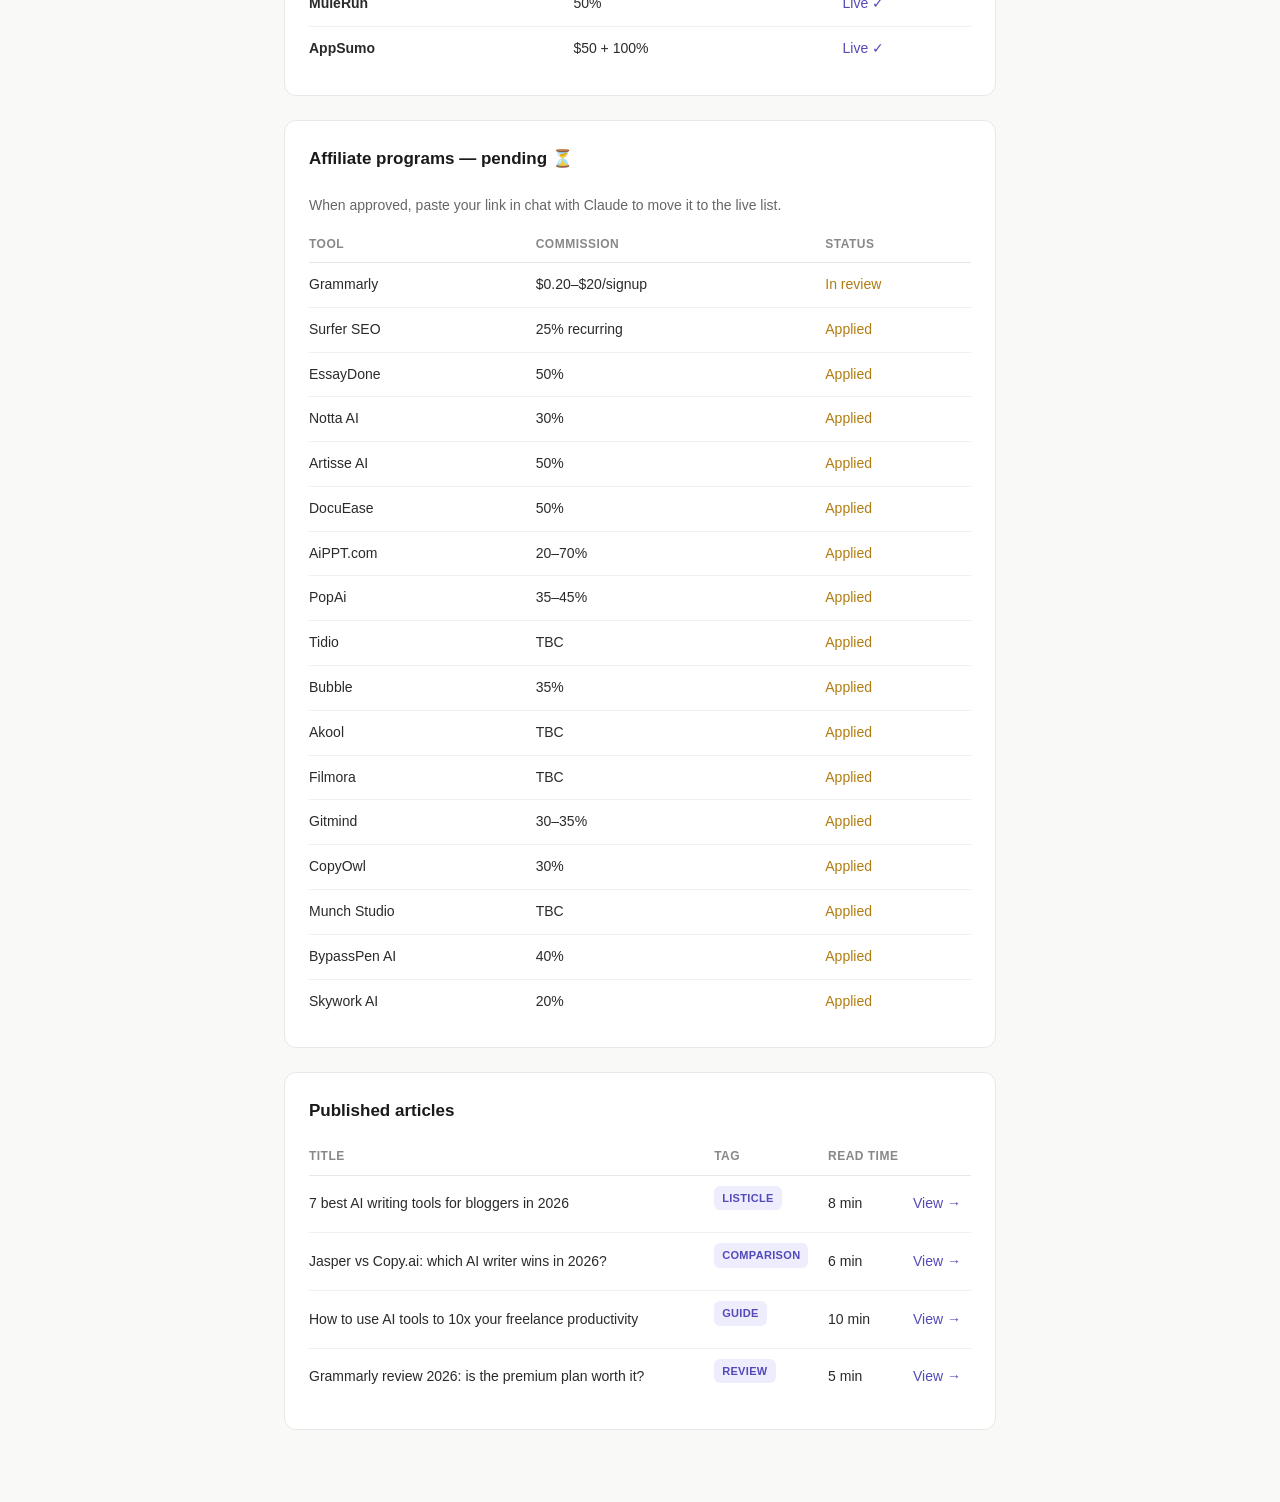
==== commit 2173b7e8: "Add files via upload" ====
--- a/admin.html
+++ b/admin.html
@@ -58,7 +58,7 @@
           <label class="affiliate-check"><input type="checkbox" value="MuleRun" checked> MuleRun</label>
           <label class="affiliate-check"><input type="checkbox" value="Grammarly"> Grammarly (pending)</label>
           <label class="affiliate-check"><input type="checkbox" value="Surfer SEO"> Surfer SEO (pending)</label>
-          <label class="affiliate-check"><input type="checkbox" value="AppSumo"> AppSumo (pending)</label>
+          <label class="affiliate-check"><input type="checkbox" value="AppSumo" checked> AppSumo</label>
           <label class="affiliate-check"><input type="checkbox" value="Notta AI"> Notta AI (pending)</label>
           <label class="affiliate-check"><input type="checkbox" value="Artisse AI"> Artisse AI (pending)</label>
           <label class="affiliate-check"><input type="checkbox" value="AiPPT"> AiPPT (pending)</label>
@@ -107,6 +107,7 @@
           <tr><td><strong>MetaBox</strong></td><td>30%</td><td><a href="https://metabox.sjv.io/zzPyxG" target="_blank">Live &#10003;</a></td></tr>
           <tr><td><strong>HappyScribe</strong></td><td>30% recurring</td><td><a href="https://happyscribe.sjv.io/KBOJZA" target="_blank">Live &#10003;</a></td></tr>
           <tr><td><strong>MuleRun</strong></td><td>50%</td><td><a href="https://mulerun.pxf.io/xJryqO" target="_blank">Live &#10003;</a></td></tr>
+          <tr><td><strong>AppSumo</strong></td><td>$50 + 100%</td><td><a href="https://appsumo.8odi.net/VOAZW6" target="_blank">Live &#10003;</a></td></tr>
         </tbody>
       </table>
     </section>
@@ -119,7 +120,6 @@
         <tbody>
           <tr><td>Grammarly</td><td>$0.20&ndash;$20/signup</td><td style="color:#B07C10;">In review</td></tr>
           <tr><td>Surfer SEO</td><td>25% recurring</td><td style="color:#B07C10;">Applied</td></tr>
-          <tr><td>AppSumo</td><td>$50 + 100%</td><td style="color:#B07C10;">Applied</td></tr>
           <tr><td>EssayDone</td><td>50%</td><td style="color:#B07C10;">Applied</td></tr>
           <tr><td>Notta AI</td><td>30%</td><td style="color:#B07C10;">Applied</td></tr>
           <tr><td>Artisse AI</td><td>50%</td><td style="color:#B07C10;">Applied</td></tr>
